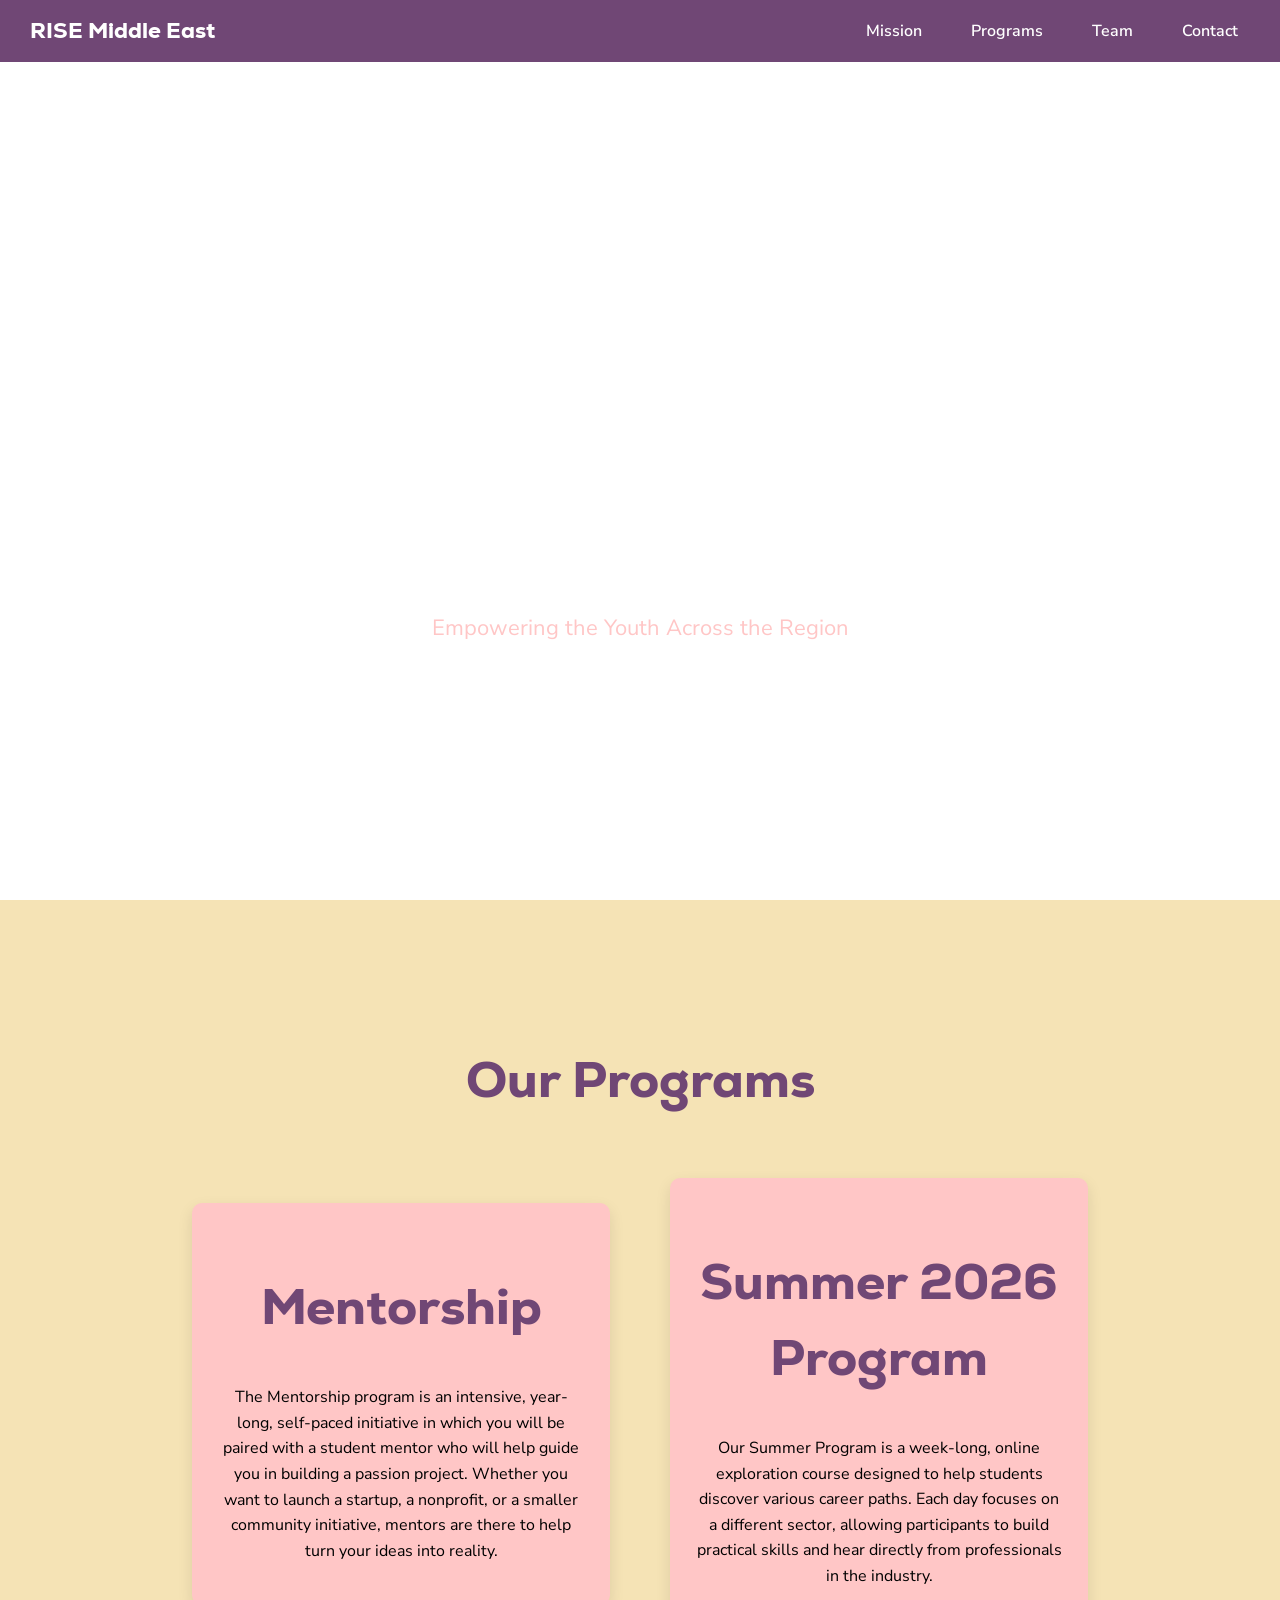
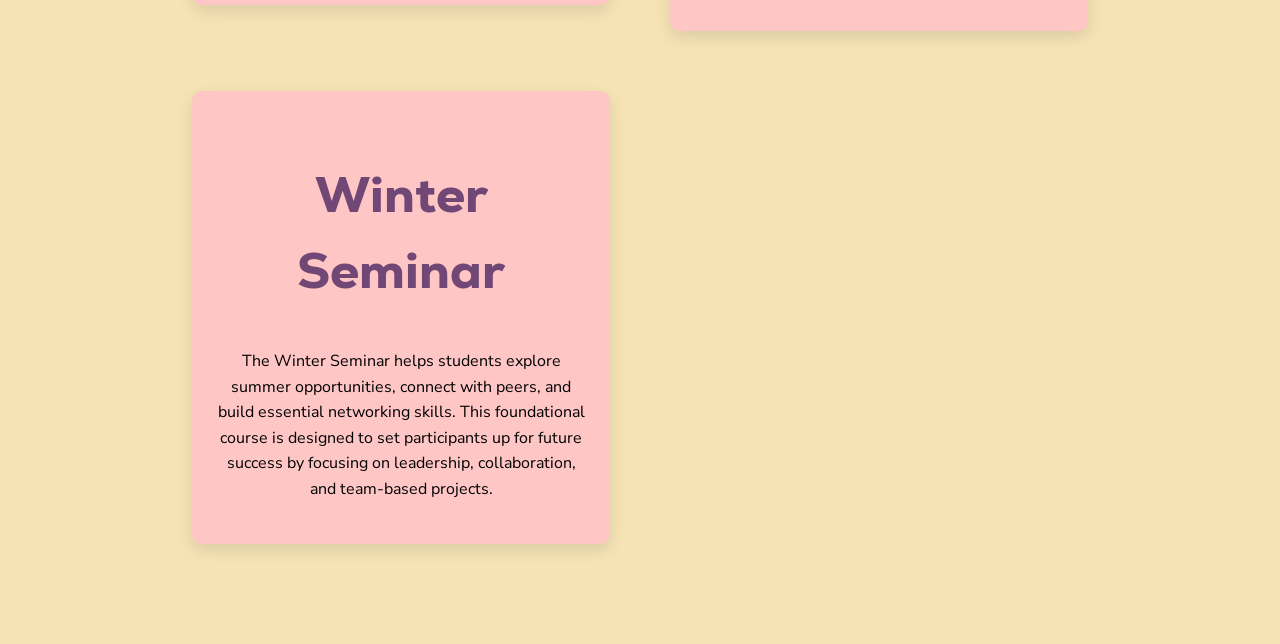
==== index.html @ bb088729 "try" ====
<!DOCTYPE html>
<html lang="en">
<head>
<meta charset="UTF-8">
<meta name="viewport" content="width=device-width, initial-scale=1.0">
<title>RISE Middle East</title>
<link href="https://fonts.googleapis.com/css2?family=Nunito+Sans:wght@300;400;600&display=swap" rel="stylesheet">
<link rel="stylesheet" href="style.css">
</head>
<body>

<header class="navbar">
    <div class="logo">
        <a href="index.html">RISE Middle East</a>
    </div>
    
    <!-- LAPTOP NAVIGATION: Remains visible on large screens -->
    <nav class="desktop-nav">
        <a href="mission.html">Mission</a>
        <a href="programs.html">Programs</a>
        <a href="team.html">Team</a>
        <a href="contact.html">Contact</a>
    </nav>

    <!-- MOBILE HAMBURGER BUTTON: Hidden on laptop views -->
    <button class="hamburger" aria-label="Toggle navigation" onclick="toggleMenu()">
        <span class="bar"></span>
        <span class="bar"></span>
        <span class="bar"></span>
    </button>
</header>

<!-- MOBILE DRAWER MENU: Hidden on laptop views -->
<nav class="drawer-menu" id="drawerMenu">
    <a href="mission.html" onclick="toggleMenu()">Mission</a>
    <a href="programs.html" onclick="toggleMenu()">Programs</a>
    <a href="team.html" onclick="toggleMenu()">Team</a>
    <a href="contact.html" onclick="toggleMenu()">Contact</a>
</nav>

<!-- DARK OVERLAY BACKGROUND: Dim-out effect on mobile open -->
<div class="overlay" id="menuOverlay" onclick="toggleMenu()"></div>

<!-- HERO VIDEO -->
<section class="hero">
    <video autoplay muted loop class="hero-video">
        <source src="images/hero-video.mp4" type="video/mp4">
    </video>
    <div class="hero-text">
        <h1>RISE Middle East</h1>
        <p>Empowering the Youth Across the Region</p>
    </div>
</section>

<!-- PROGRAMS SECTION BELOW VIDEO -->
<section class="programs-section">
    <h2>Our Programs</h2>
    <div class="programs-grid">
        <div class="program">
            <h2>Mentorship</h2>
            <p>The Mentorship program is an intensive, year-long, self-paced initiative in which you will be paired with a student mentor who will help guide you in building a passion project. Whether you want to launch a startup, a nonprofit, or a smaller community initiative, mentors are there to help turn your ideas into reality.</p>
        </div>
        <div class="program">
            <h2>Summer 2026 Program</h2>
            <p>Our Summer Program is a week-long, online exploration course designed to help students discover various career paths. Each day focuses on a different sector, allowing participants to build practical skills and hear directly from professionals in the industry.
            </p>
        </div>
        <div class="program">
            <h2>Winter Seminar</h2>
            <p>The Winter Seminar helps students explore summer opportunities, connect with peers, and build essential networking skills. This foundational course is designed to set participants up for future success by focusing on leadership, collaboration, and team-based projects.</p>
        </div>
    </div>
</section>

<!-- JAVASCRIPT LOGIC FOR MOBILE OPEN/CLOSE -->
<script>
function toggleMenu() {
    const menu = document.getElementById('drawerMenu');
    const overlay = document.getElementById('menuOverlay');
    
    menu.classList.toggle('open');
    overlay.classList.toggle('open');
}
</script>

</body>
</html>
---- style.css ----
/* FONTS */
@font-face {
    font-family: "Nexa";
    src: url("fonts/Nexa-Heavy.ttf") format("truetype");
    font-weight: bold;
}

/* COLORS */
:root {
    --primary: #704775;
    --white: #FFFFFF;
    --black: #000000;
    --accent1: #FFC6C6;
    --accent2: #F5E3B5;
}

/* GLOBAL */
body{
    margin:0;
    font-family:'Nunito Sans', sans-serif;
    background: var(--white);
    scroll-behavior: smooth;
}

/* NAVBAR */
.navbar{
    position: fixed;
    top:0;
    width: 100%;
    display:flex;
    justify-content: space-between;
    align-items: center;
    padding: 12px 30px;  /* reduced padding */
    background: #704775;
    color: #FFFFFF;
    z-index:1000;
    box-sizing: border-box;
}

.navbar .logo a{
    font-family:"Nexa", sans-serif;
    font-weight: bold;
    font-size:22px;
    color: #FFFFFF;
    text-decoration:none;
}

nav{
    display:flex;
    gap:15px;   /* reduce space between tabs */
    flex-wrap: wrap;
}

nav a{
    color: #FFFFFF;
    text-decoration:none;
    font-weight:600;
    font-family:'Nunito Sans', sans-serif;
    padding: 6px 10px;  /* smaller padding so tabs fit */
    white-space: nowrap;
}

nav a:hover{
    opacity:0.85;
    transition: opacity 0.2s;
}

/* Responsive for smaller screens */
@media(max-width:900px){
    .navbar{
        flex-direction: column;
        align-items:flex-start;
        padding: 12px 20px;
    }
    nav{
        gap:12px;
        margin-top:8px;
    }
}
/* NAVIGATION TABS */
nav{
    display:flex;
    gap:25px; /* reduce spacing between tabs */
}

nav a{
    color: var(--white);
    text-decoration:none;
    font-weight:600;
    font-family:'Nunito Sans', sans-serif; /* correct font */
    padding: 8px 12px; /* smaller padding so tabs fit better */
    white-space: nowrap;
}

nav a:hover{
    opacity:0.85;
    transition: opacity 0.2s;
}

/* HERO VIDEO */
.hero{
    position: relative;
    height:100vh;
    overflow:hidden;
}

.hero-video{
    position:absolute;
    top:50%;
    left:50%;
    min-width:100%;
    min-height:100%;
    transform: translate(-50%,-50%);
    object-fit:cover;
}

.hero-text{
    position:absolute;
    top:50%;
    left:50%;
    transform: translate(-50%,-50%);
    text-align:center;
    color: var(--white);
}

.hero-text h1{
    font-size:80px;
    font-family:"Nexa", sans-serif;
}

.hero-text p{
    font-size:22px;
    color: var(--accent1);
    font-family:'Nunito Sans', sans-serif;
}

/* PAGE SECTIONS */
.page{
    padding-top:120px;
    padding-left:15%;
    padding-right:15%;
}

.page h1{
    font-family:"Nexa", sans-serif;
    color: var(--primary);
    font-size:36px;
    margin-bottom:20px;
}

.page p{
    font-family:'Nunito Sans', sans-serif;
    font-size:16px;
    line-height:1.7;
}

/* PROGRAMS SECTION */
.programs-section{
    padding:100px 15%;
    text-align:center;
    background: var(--accent2);
}

.programs-section h2{
    font-family:"Nexa", sans-serif;
    color: var(--primary);
    font-size:50px;
    margin-bottom:40px;
}

.programs-grid{
    display:grid;
    grid-template-columns:repeat(auto-fit, minmax(250px,1fr));
    gap:10px;
}

.program{
    background: var(--accent1);
    padding:25px;
    border-radius:10px;
    box-shadow:0 6px 15px rgba(0,0,0,0.1);
}

.program h3{
    font-family:"Nexa", sans-serif;
    color: var(--primary);
    margin-bottom:15px;
}

.program p{
    font-size:16px;
    line-height:1.6;
}

/* RESPONSIVE */
@media(max-width:900px){
    .navbar{
        flex-direction: column;
        align-items:flex-start;
        padding: 15px 20px;
    }
    nav{
        gap:15px;
        margin-top:10px;
    }
    .hero-text h1{
        font-size:40px;
    }
    .hero-text p{
        font-size:18px;
    }
}
/* PAGE BACKGROUND FOR ALL SUB PAGES */
.pink-page{
    background:#e1b3b3;
    min-height:100vh;
    padding-top:120px;
    padding-left:8%;
    padding-right:8%;
    padding-bottom:80px;
}

/* PAGE TITLE */
.page-title{
    font-family:"Nexa", sans-serif;
    font-size:64px;
    color:#000000;
    margin-bottom:60px;
}

/* TWO COLUMN LAYOUT */
.content-grid{
    display:grid;
    grid-template-columns: 1fr 1fr;
    gap:80px;
    align-items:center;
}

/* LEFT IMAGE */
.page-image{
    width:100%;
    border-radius:40px;
    object-fit:cover;
    transform: translateY(-80px);
 }

/* RIGHT TEXT */
.page-text{
    font-family:'Nunito Sans', sans-serif;
    font-size:17px;
    color:#ffffff;
    line-height:1.8;
}

/* BUTTON */
.cta-button{
    display:inline-block;
    margin-top:40px;
    margin-left:200px;
    background:#F5E3B5;
    padding:14px 28px;
    border-radius:30px;
    font-family:'Nunito Sans', sans-serif;
    font-weight:600;
    color:#704775;
    text-decoration:none;
}

.cta-button:hover{
    opacity:0.9;
}

/* RESPONSIVE */
@media(max-width:900px){

    .content-grid{
        grid-template-columns:1fr;
        gap:40px;
    }

    .page-title{
        font-size:42px;
    }

}
/* TEAM PAGE */

.team-page{
    background:#B8A3BA;
    min-height:100vh;
    padding-top:120px;
    padding-left:8%;
    padding-right:8%;
    padding-bottom:80px;
}
    
    .team-title{
    font-family:"Nexa", sans-serif;
    font-size:64px;
    color:#000000;
    margin-bottom:60px;
    }
    
    .team-grid{
    display:grid;
    grid-template-columns:repeat(3,1fr);
    gap:60px;
    text-align:center;
    }
    
    .team-member img{
        width:100%;
        aspect-ratio:1/1;
        object-fit:cover;
        border-radius:30px;
    }
    
    .team-member h3{
    font-family:"Nexa", sans-serif;
    font-size:26px;
    color:#ffffff;
    margin-top:20px;
    margin-bottom:5px;
    }
    
    .team-member p{
        font-family:'Nunito Sans', sans-serif;
        color:#FFFFFF;
        opacity:0.8;
        }
    
    /* responsive */
    
    @media(max-width:900px){
    
    .team-grid{
    grid-template-columns:1fr;
    }
    
    .team-title{
    font-size:40px;
    }
    .team-member:hover{
        transform: translateY(-8px);
        box-shadow: 0 12px 30px rgba(0,0,0,0.2);
        transition: all 0.3s ease;
    }
    
    }
    /* PROGRAMS PAGE */

.programs-page{
    padding:120px 8%;
    background:#F5E3B5;
    min-height:100vh;
    }
    
    .programs-grid{
    display:grid;
    grid-template-columns:1fr 1fr;
    gap:60px;
    align-items:center;
    margin-top:60px;
    }
    
    .programs-image img{
    width:90%;
    border-radius:55px;
    transform: translateX(40px);
    }
    
    .programs-text h2{
    font-size:40px;
    margin-bottom:25px;
    }
    
    .programs-text p{
    font-size:23px;
    line-height:1.6;
    max-width:500px;
    }
/* MOBILE RESPONSIVE */

@media (max-width: 768px){

    /* NAVBAR */
    .navbar{
        flex-direction: column;
        align-items: flex-start;
        padding:15px 20px;
    }
    
    nav{
        margin-top:10px;
        gap:12px;
    }
    
    /* HERO TEXT */
    .hero-text h1{
        font-size:36px;
    }
    
    .hero-text p{
        font-size:16px;
    }
    
    /* MISSION PAGE */
    .content-grid{
        grid-template-columns:1fr;
        gap:30px;
    }
    
    /* TEAM PAGE */
    .team-grid{
        grid-template-columns:1fr;
        gap:40px;
    }
    
    /* PAGE TITLES */
    .page-title,
    .team-title{
        font-size:40px;
    }
    
    }
    /* PAGE TITLE FADE IN */

.page-title{
    animation: fadeTitle 1.2s ease forwards;
    opacity:0;
}

@keyframes fadeTitle{
    from{
        opacity:0;
        transform:translateY(20px);
    }
    to{
        opacity:1;
        transform:translateY(0);
    }
}
 /* Right column: Image container */
 .contact-image-side {
    flex: 1;
    display: flex;
  }

  /* Forces your source image to fill the space cleanly */
  .contact-image-side img {
    width: 100%;
    height: 100%;
    object-fit: cover; /* Crops the image elegantly to fit the box */
    display: block;
  }
  /* --- MOBILE RESPONSIVE NAVIGATION STYLES --- */

/* Base settings: Hide mobile menu components by default on laptop/desktop */
.hamburger, .drawer-menu, .overlay {
    display: none;
}

/* Mobile-Specific Styles (Triggered only on smaller screens) */
@media (max-width: 768px) {
    /* Hide standard horizontal links on mobile */
    .desktop-nav {
        display: none;
    }

    /* Display hamburger button */
    .hamburger {
        display: flex;
        flex-direction: column;
        justify-content: space-between;
        width: 25px;
        height: 18px;
        background: transparent;
        border: none;
        cursor: pointer;
        padding: 0;
    }

    .bar {
        height: 3px;
        width: 100%;
        background-color: #333; /* Change to white if your navbar text is white */
        border-radius: 2px;
    }

    /* Position drawer menu fixed off-screen to the right */
    .drawer-menu {
        display: flex;
        flex-direction: column;
        position: fixed;
        top: 0;
        right: -250px; /* Slides from right side */
        width: 250px;
        height: 100%;
        background-color: #ffffff;
        box-shadow: -2px 0 5px rgba(0,0,0,0.1);
        padding-top: 60px;
        transition: right 0.3s ease;
        z-index: 999;
    }

    .drawer-menu a {
        padding: 15px 25px;
        text-decoration: none;
        color: #333;
        font-family: 'Nunito Sans', sans-serif;
        font-size: 18px;
        border-bottom: 1px solid #f0f0f0;
    }

    /* Screen dimming background overlay */
    .overlay {
        position: fixed;
        top: 0;
        left: 0;
        width: 100%;
        height: 100%;
        background: rgba(0,0,0,0.4);
        z-index: 998;
    }

    /* Active open states applied by JavaScript */
    .drawer-menu.open {
        right: 0; /* Slides into viewport */
    }

    .overlay.open {
        display: block;
    }
}
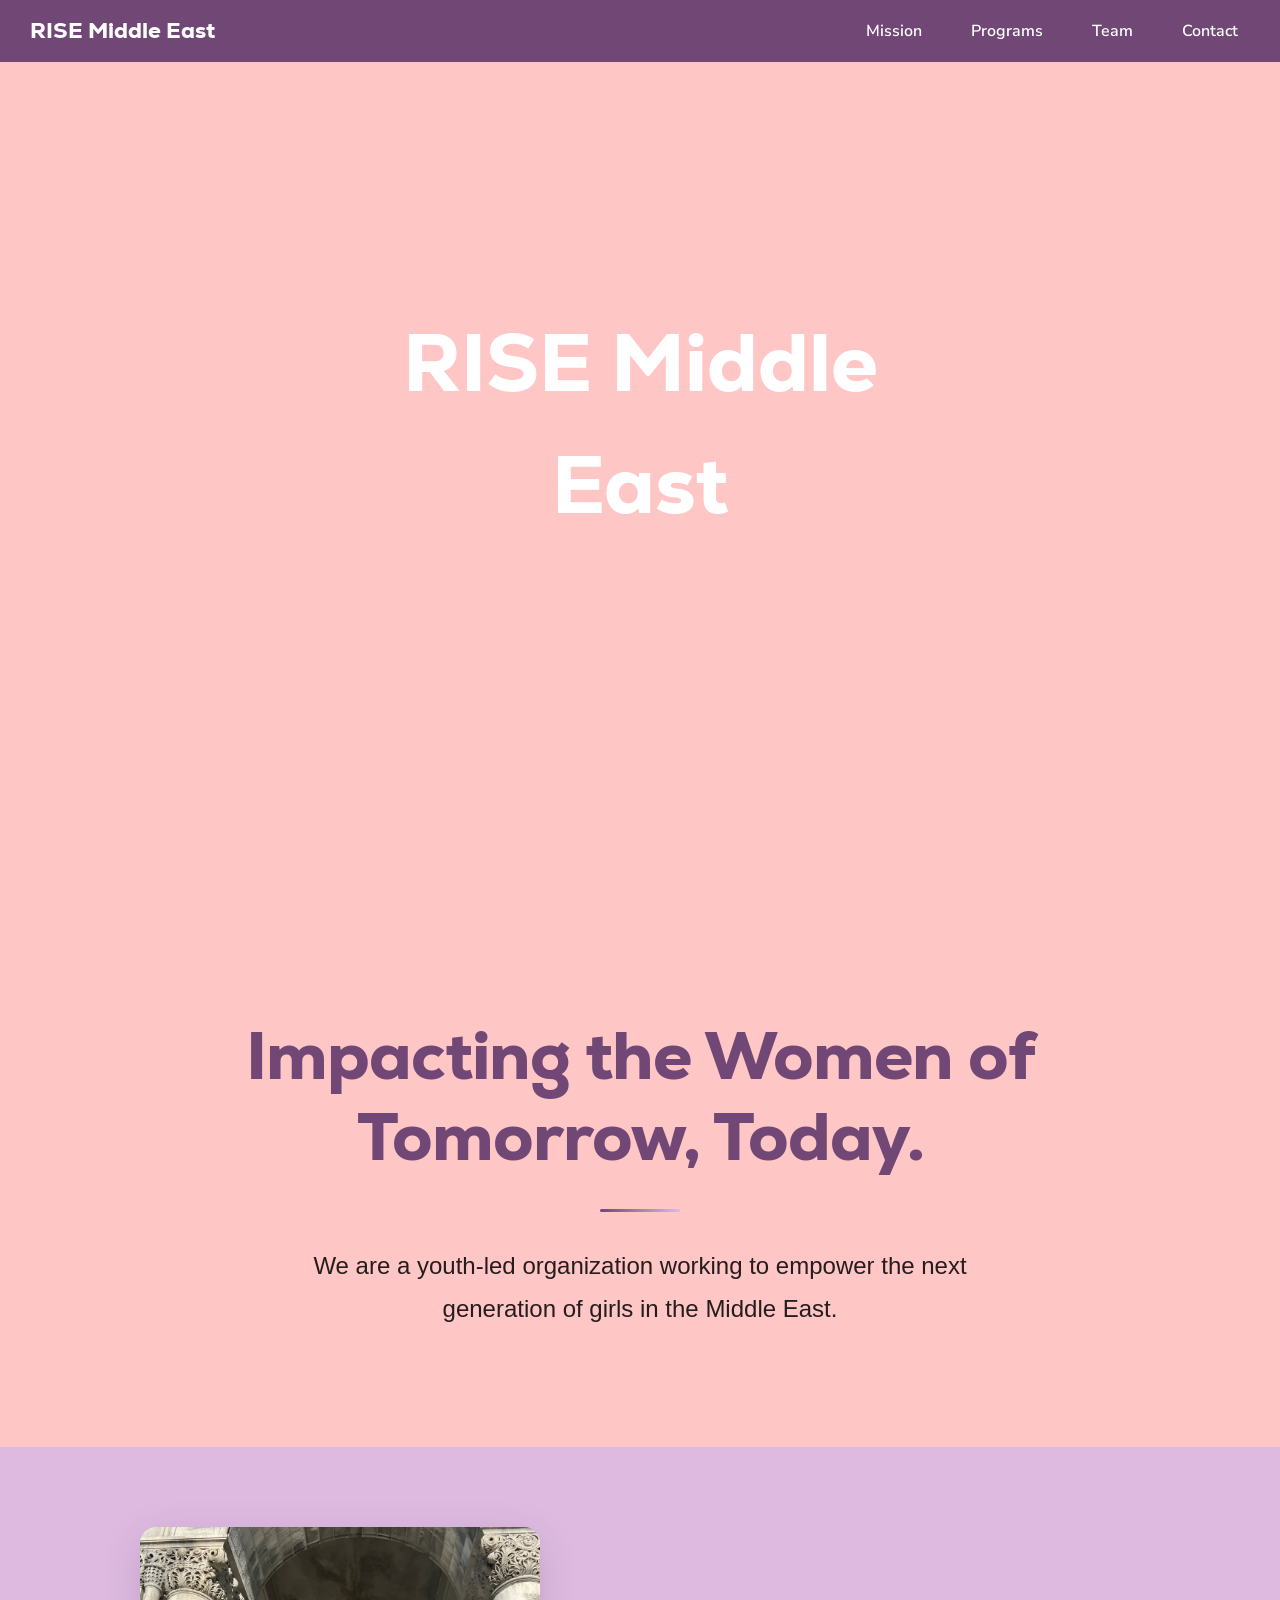
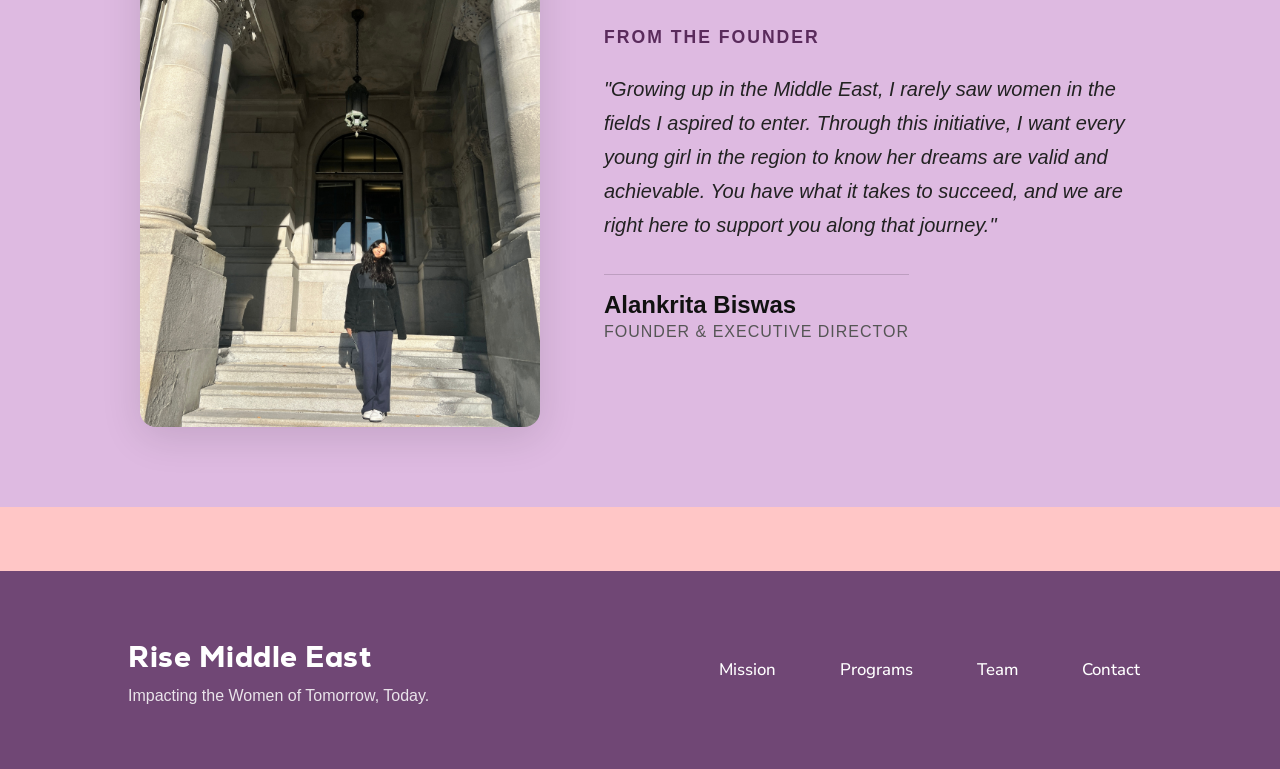
==== commit 9685174a: "Founder Changes" ====
--- a/index.html
+++ b/index.html
@@ -50,24 +50,33 @@
         <h1>RISE Middle East</h1>
         <p>Empowering the Youth Across the Region</p>
     </div>
+</section> 
+<section id="programs" class="programs-section">
+    <div class="mission-statement-container">
+        <h1 class="mission-headline">Impacting the Women of Tomorrow, Today.</h1>
+        <div class="mission-line"></div>
+        <p class="mission-subtext">We are a youth-led organization working to empower the next generation of girls in the Middle East.</p>
+    </div>
 </section>
 
-<!-- PROGRAMS SECTION BELOW VIDEO -->
-<section class="programs-section">
-    <h2>Our Programs</h2>
-    <div class="programs-grid">
-        <div class="program">
-            <h2>Mentorship</h2>
-            <p>The Mentorship program is an intensive, year-long, self-paced initiative in which you will be paired with a student mentor who will help guide you in building a passion project. Whether you want to launch a startup, a nonprofit, or a smaller community initiative, mentors are there to help turn your ideas into reality.</p>
+ <section class="founder-section">
+    <div class="founder-container">
+        <div class="founder-image-container">
+            <a href="https://www.linkedin.com/in/alankrita-biswas1/" target="_blank" rel="noopener noreferrer" class="founder-link">
+                <span class="hover-overlay">View LinkedIn</span>
+            </a>
         </div>
-        <div class="program">
-            <h2>Summer 2026 Program</h2>
-            <p>Our Summer Program is a week-long, online exploration course designed to help students discover various career paths. Each day focuses on a different sector, allowing participants to build practical skills and hear directly from professionals in the industry.
-            </p>
-        </div>
-        <div class="program">
-            <h2>Winter Seminar</h2>
-            <p>The Winter Seminar helps students explore summer opportunities, connect with peers, and build essential networking skills. This foundational course is designed to set participants up for future success by focusing on leadership, collaboration, and team-based projects.</p>
+        <div class="founder-text-container">
+            <h2 class="founder-heading">From the Founder</h2>
+            
+            <blockquote class="founder-quote">
+                "Growing up in the Middle East, I rarely saw women in the fields I aspired to enter. Through this initiative, I want every young girl in the region to know her dreams are valid and achievable. You have what it takes to succeed, and we are right here to support you along that journey."
+            </blockquote>
+            
+            <div class="founder-signature">
+                <p class="founder-name">Alankrita Biswas</p>
+                <p class="founder-title">Founder & Executive Director</p>
+            </div>
         </div>
     </div>
 </section>
@@ -83,5 +92,25 @@
 }
 </script>
 
+<!-- Elfsight Instagram Feed | Untitled Instagram Feed -->
+<script src="https://elfsightcdn.com/platform.js" async></script>
+<div class="elfsight-app-b34566b0-da48-4495-be51-8ef281d99dfd" data-elfsight-app-lazy></div>
+
+<footer class="site-footer">
+    <div class="footer-container">
+        <div class="footer-brand">
+            <h2 class="footer-logo">Rise Middle East</h2>
+            <p class="footer-tagline">Impacting the Women of Tomorrow, Today.</p>
+        </div>
+        
+        <nav class="footer-nav">
+            <a href="mission.html" class="footer-link">Mission</a>
+            <a href="programs.html" class="footer-link">Programs</a>
+            <a href="#team.html" class="footer-link">Team</a>
+            <a href="contact.html" class="footer-link">Contact</a>
+        </nav>
+    </div>
+</footer>
+
 </body>
 </html>
--- a/style.css
+++ b/style.css
@@ -12,6 +12,7 @@
     --black: #000000;
     --accent1: #FFC6C6;
     --accent2: #F5E3B5;
+    --accent3: #debae1;
 }
 
 /* GLOBAL */
@@ -134,31 +135,204 @@
     font-family:'Nunito Sans', sans-serif;
 }
 
-/* PAGE SECTIONS */
-.page{
-    padding-top:120px;
-    padding-left:15%;
-    padding-right:15%;
-}
-
-.page h1{
-    font-family:"Nexa", sans-serif;
-    color: var(--primary);
-    font-size:36px;
-    margin-bottom:20px;
-}
-
-.page p{
-    font-family:'Nunito Sans', sans-serif;
-    font-size:16px;
-    line-height:1.7;
-}
-
+/* General Setup Adjustments */
+body {
+    font-family: 'Inter', sans-serif; /* Fallback for body text */
+    color: var(--black);
+    background-color: var(--accent1); /* Uses your specified pink color */
+    margin: 0;
+}
+
+/* Programs/Mission Section Layout */
+.programs-section {
+    /* Large vertical margins create a massive gap between sections */
+    margin-top: 1rem !important; 
+    margin-bottom: 1rem !important;
+    padding: 0 10%; 
+    width: 100%;
+    box-sizing: border-box;
+    display: flex;
+    justify-content: center;
+    align-items: center;
+    background-color: var(--accent1); /* Pure pink background, no boxes */
+}
+
+/* Centered Typography Container */
+.mission-statement-container {
+    text-align: center;
+    max-width: 900px; 
+    margin: 0 auto;
+}
+
+/* Big, Bold Nexa Headline */
+.mission-headline {
+    font-family: "Nexa", sans-serif !important;
+    font-size: 4.2rem !important; /* Made larger to stand out without a box wrapper */
+    font-weight: bold !important;
+    line-height: 1.2 !important;
+    color: var(--primary) !important; /* Deep Purple */
+    margin: 0 0 2rem 0 !important;
+    letter-spacing: -1px !important;
+}
+
+/* Decorative Divider Line */
+.mission-line {
+    width: 80px;
+    height: 3px;
+    background: linear-gradient(90deg, var(--primary), var(--accent3));
+    margin: 0 auto 2rem auto;
+    border-radius: 2px;
+
+}
+/* Crisp, clean Inter subtext */
+.mission-subtext {
+    font-family: 'Inter', sans-serif !important;
+    font-size: 1.5rem !important;
+    line-height: 1.8 !important;
+    color: var(--black) !important;
+    max-width: 750px;
+    margin: 0 auto !important;
+    font-weight: 500 !important;
+    opacity: 0.85 !important;
+}
+
+/* Responsive Scaling for Phones */
+@media (max-width: 768px) {
+    .programs-section {
+        margin-top: 6rem !important;
+        margin-bottom: 6rem !important;
+        padding: 0 5%;
+    }
+    .mission-headline {
+        font-size: 2.6rem !important;
+    }
+    .mission-subtext {
+        font-size: 1.2rem !important;
+    }
+}
+/* Founder Section Styling */
+.founder-section {
+    background-color: #debae1; /* Soft contrast background */
+    padding: 5rem 2rem;
+}
+
+.founder-container {
+    max-width: 1000px;
+    margin: 0 auto;
+    display: flex;
+    align-items: center;
+    gap: 4rem;
+}
+
+.founder-image-container {
+    flex: 1;
+    display: flex;
+    justify-content: center;
+}
+
+.founder-link {
+    position: relative;
+    display: block;
+    border-radius: 16px;
+    overflow: hidden;
+    box-shadow: 0 10px 40px rgba(0, 0, 0, 0.12);
+    
+    width: 400px;  
+    height: 500px; 
+    background-color: #ffffff; 
+    
+    /* UPDATED IMAGE PATH TO MATCH YOUR FILE FOLDER */
+    background-image: url('images/founder.png'); 
+    background-repeat: no-repeat !important;
+    background-position: center center !important; 
+    background-size: contain !important; 
+}
+
+/* Interactive Hover Effect for LinkedIn */
+.hover-overlay {
+    position: absolute;
+    top: 0;
+    left: 0;
+    width: 100%;
+    height: 100%;
+    background: rgba(190, 76, 190, 0.8); 
+    color: white;
+    display: flex;
+    justify-content: center;
+    align-items: center;
+    font-weight: bold;
+    opacity: 0;
+    transition: opacity 0.3s ease;
+}
+
+.founder-link:hover .hover-overlay {
+    opacity: 1;
+}
+
+/* Typography & Layout Styles */
+.founder-text-container {
+    flex: 2;
+}
+
+.founder-heading {
+    font-size: 1.1rem;
+    text-transform: uppercase;
+    letter-spacing: 2px;
+    color: #5a2b5c; /* Updated to complement your purple background */
+    margin-bottom: 1.5rem;
+}
+
+.founder-quote {
+    font-size: 1.25rem;
+    line-height: 1.7;
+    font-style: italic;
+    color: #222;
+    margin: 0 0 2rem 0; 
+}
+
+.founder-signature {
+    border-top: 1px solid rgba(0, 0, 0, 0.15); 
+    padding-top: 1rem;
+    display: inline-block;
+}
+
+.founder-name {
+    font-size: 1.5rem;
+    font-weight: 700;
+    margin: 0;
+    color: #111;
+}
+
+.founder-title {
+    font-size: 1rem;
+    margin: 0.2rem 0 0 0;
+    color: #555;
+    text-transform: uppercase;
+    letter-spacing: 1px;
+}
+
+/* Responsive Design for smaller screens/phones */
+@media (max-width: 768px) {
+    .founder-container {
+        flex-direction: column;
+        text-align: center;
+        gap: 2.5rem;
+    }
+    
+    .founder-link {
+        width: 320px; /* Slightly smaller box for mobile screens */
+        height: 400px;
+    }
+    
+    .founder-signature {
+        display: block;
+    }
+}
 /* PROGRAMS SECTION */
 .programs-section{
     padding:100px 15%;
     text-align:center;
-    background: var(--accent2);
+    background: var(--accent1);
 }
 
 .programs-section h2{
@@ -286,7 +460,7 @@
 /* TEAM PAGE */
 
 .team-page{
-    background:#B8A3BA;
+    background:#debae1;
     min-height:100vh;
     padding-top:120px;
     padding-left:8%;
@@ -532,3 +706,72 @@
         display: block;
     }
 }
+/* Footer Styling */
+.site-footer {
+    background-color: var(--primary); /* Deep purple background */
+    color: var(--white);
+    padding: 4rem 10%;
+    margin-top: 4rem; /* Adds breathing room between the content above and the footer */
+}
+
+.footer-container {
+    max-width: 1200px;
+    margin: 0 auto;
+    display: flex;
+    justify-content: space-between;
+    align-items: center;
+}
+
+/* Left Side Branding */
+.footer-brand {
+    flex: 1;
+}
+
+.footer-logo {
+    font-family: "Nexa", sans-serif;
+    font-size: 1.8rem;
+    font-weight: bold;
+    margin: 0 0 0.5rem 0;
+    color: var(--); /* Soft sand/cream color for the logo text */
+    letter-spacing: 0.5px;
+}
+
+.footer-tagline {
+    font-size: 1rem;
+    margin: 0;
+    color: var(--white);
+    opacity: 0.85;
+}
+
+/* Right Side Navigation Links */
+.footer-nav {
+    display: flex;
+    gap: 2.5rem; /* Space between each navigation item */
+}
+
+.footer-link {
+    color: var(--white);
+    text-decoration: none;
+    font-size: 1.05rem;
+    font-weight: 500;
+    transition: color 0.3s ease, transform 0.2s ease;
+}
+
+/* Smooth color swap on hover */
+.footer-link:hover {
+    color: var(--accent1); /* Turns your signature pink color when hovered */
+}
+
+/* Responsive Layout for Mobile Devices */
+@media (max-width: 768px) {
+    .footer-container {
+        flex-direction: column;
+        text-align: center;
+        gap: 2.5rem;
+    }
+    
+    .footer-nav {
+        flex-direction: column; /* Stacks links vertically on phones */
+        gap: 1.2rem;
+    }
+}
